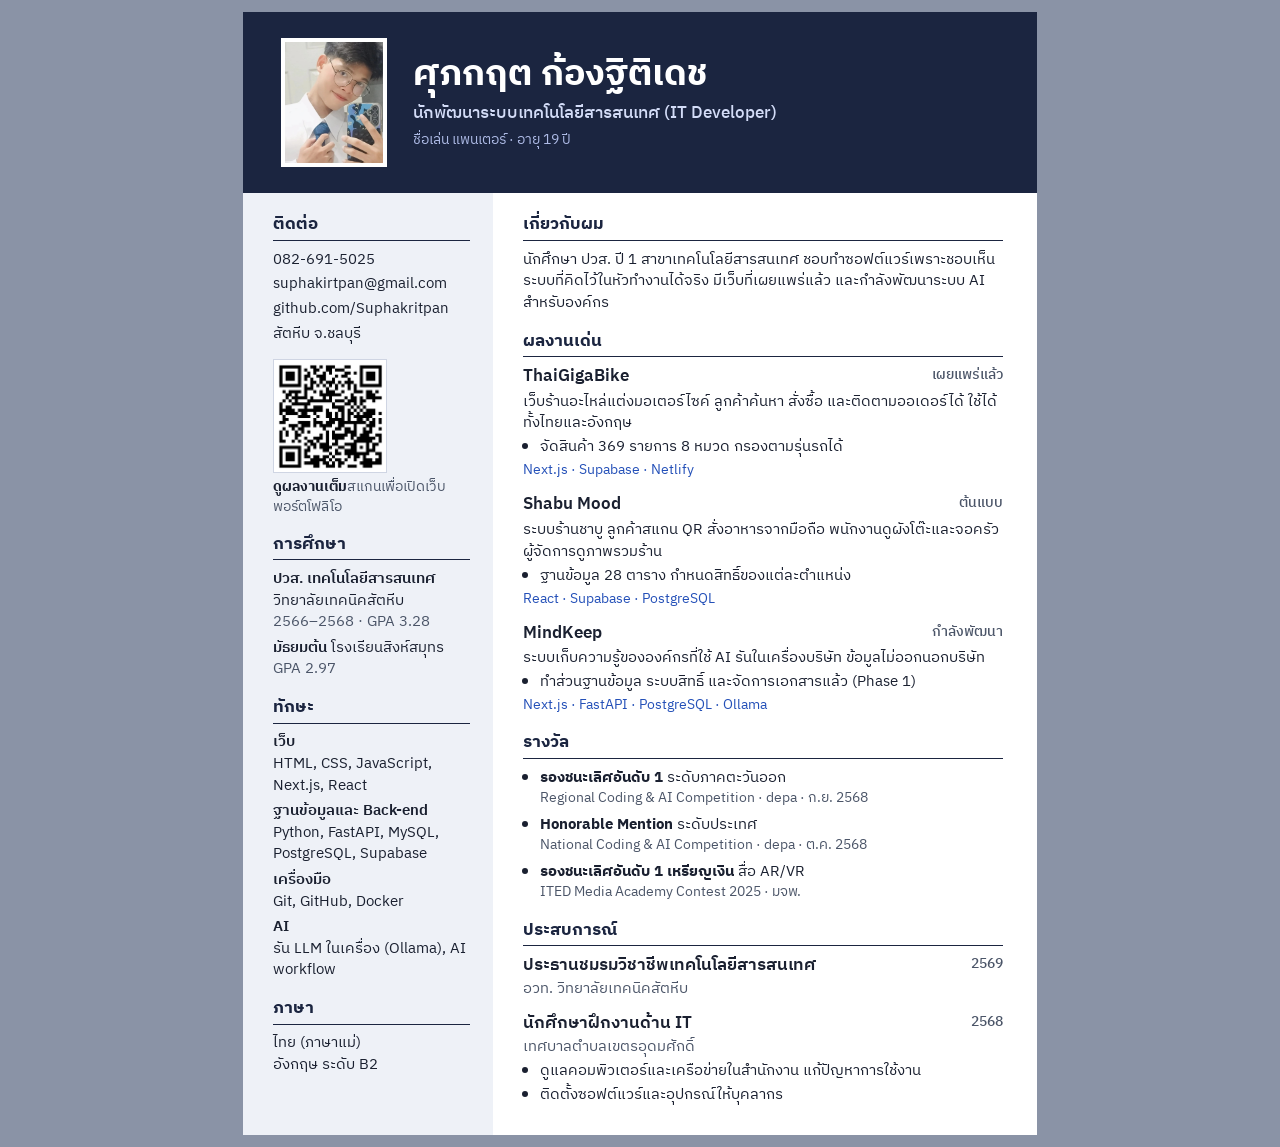
==== frontend/resume.html @ 28614a97 "Fix QR clipping, add responsive layer, mobile nav fix, narrow desktop width Co-Authored-By: Claude S" ====
<!doctype html>
<html lang="th">
<head>
<meta charset="utf-8">
<meta name="viewport" content="width=device-width,initial-scale=1">
<title>ศุภกฤต ก้องฐิติเดช · Resume</title>
<link rel="stylesheet" href="https://fonts.googleapis.com/css2?family=IBM+Plex+Sans+Thai:wght@400;500;600;700&display=swap">
<style>
:root{--navy:#1b2540;--ink:#1a2030;--mute:#4b5568;--side:#eef1f7;--accent:#2450b8}
*{box-sizing:border-box;margin:0}
@page{size:A4;margin:0}
body{background:#8a93a6;font:11.2pt/1.45 "IBM Plex Sans Thai",system-ui,sans-serif;color:var(--ink);-webkit-print-color-adjust:exact;print-color-adjust:exact}
.page{width:210mm;height:297mm;margin:12px auto;background:#fff;display:grid;grid-template-columns:66mm 1fr;grid-template-rows:auto 1fr;overflow:hidden}
header{grid-column:1/-1;background:var(--navy);color:#fff;padding:7mm 10mm;display:flex;align-items:center;gap:7mm}
header img{width:28mm;height:34mm;object-fit:cover;object-position:top;border:1.2mm solid #fff;flex:none}
header h1{font-size:27pt;line-height:1.1;font-weight:700}
header p{margin-top:1.5mm;font-size:13pt;color:#d3dcf7;font-weight:500}
header small{display:block;margin-top:1mm;font-size:10.5pt;color:#aebbe6}
aside{background:var(--side);padding:5mm 6mm 5mm 8mm}
main{padding:5mm 9mm 5mm 8mm}
h2{font-size:12.8pt;font-weight:700;color:var(--navy);border-bottom:.45mm solid var(--navy);padding-bottom:.8mm;margin:4mm 0 2mm}
aside h2:first-child,main h2:first-child{margin-top:0}
ul{padding-left:4.6mm}
li{margin:.6mm 0}
.c div{margin:.8mm 0;word-break:break-all}
.t p{margin:1mm 0}
.t b,.c b{font-weight:600}
.mute{color:var(--mute)}
.qr{display:flex;gap:3mm;align-items:center;margin-top:4mm}
.qr{flex-direction:column;align-items:flex-start;gap:1.5mm}
.qr img{width:30mm;height:30mm;flex:none;border:.3mm solid #cfd5e3;background:#fff}
.qr span{font-size:10.4pt;line-height:1.35;color:var(--mute)}
.qr b{display:inline;color:var(--ink);font-size:10.8pt}
.job{margin-bottom:3.4mm}
.job h3{font-size:12.4pt;font-weight:600;display:flex;justify-content:space-between;gap:3mm}
.job h3 span{font-weight:500;color:var(--mute);font-size:10.4pt;white-space:nowrap}
.job p{margin-top:.5mm}
.job .tech{color:var(--accent);font-size:10.4pt;margin-top:.6mm}
.aw li{margin:1.4mm 0}
.aw span{display:block;color:var(--mute);font-size:10.4pt}
@media print{html,body{height:296mm;overflow:hidden;background:#fff}.page{margin:0;height:296mm;break-after:avoid}}
@media (max-width:215mm){body{background:#fff}.page{width:100%;height:auto;display:block}header{flex-wrap:wrap}aside,main{padding:6mm 5mm}}
</style>
</head>
<body>
<div class="page">
  <header>
    <img src="media/profile.jpg" alt="ศุภกฤต ก้องฐิติเดช">
    <div>
      <h1>ศุภกฤต ก้องฐิติเดช</h1>
      <p>นักพัฒนาระบบเทคโนโลยีสารสนเทศ (IT Developer)</p>
      <small>ชื่อเล่น แพนเตอร์ · อายุ 19 ปี</small>
    </div>
  </header>

  <aside>
    <h2>ติดต่อ</h2>
    <div class="c">
      <div>082-691-5025</div>
      <div>suphakirtpan@gmail.com</div>
      <div>github.com/Suphakritpan</div>
      <div>สัตหีบ จ.ชลบุรี</div>
    </div>
    <div class="qr">
      <img src="media/resume-qr.png" alt="QR code ไปยัง suphakrit-portfolio.vercel.app">
      <span><b>ดูผลงานเต็ม</b>สแกนเพื่อเปิดเว็บพอร์ตโฟลิโอ</span>
    </div>

    <h2>การศึกษา</h2>
    <div class="t">
      <p><b>ปวส. เทคโนโลยีสารสนเทศ</b><br>วิทยาลัยเทคนิคสัตหีบ<br><span class="mute">2566–2568 · GPA 3.28</span></p>
      <p><b>มัธยมต้น</b> โรงเรียนสิงห์สมุทร<br><span class="mute">GPA 2.97</span></p>
    </div>

    <h2>ทักษะ</h2>
    <div class="t">
      <p><b>เว็บ</b><br>HTML, CSS, JavaScript, Next.js, React</p>
      <p><b>ฐานข้อมูลและ Back-end</b><br>Python, FastAPI, MySQL, PostgreSQL, Supabase</p>
      <p><b>เครื่องมือ</b><br>Git, GitHub, Docker</p>
      <p><b>AI</b><br>รัน LLM ในเครื่อง (Ollama), AI workflow</p>
    </div>

    <h2>ภาษา</h2>
    <div class="t"><p>ไทย (ภาษาแม่)<br>อังกฤษ ระดับ B2</p></div>
  </aside>

  <main>
    <h2>เกี่ยวกับผม</h2>
    <p>นักศึกษา ปวส. ปี 1 สาขาเทคโนโลยีสารสนเทศ ชอบทำซอฟต์แวร์เพราะชอบเห็นระบบที่คิดไว้ในหัวทำงานได้จริง มีเว็บที่เผยแพร่แล้ว และกำลังพัฒนาระบบ AI สำหรับองค์กร</p>

    <h2>ผลงานเด่น</h2>
    <div class="job">
      <h3>ThaiGigaBike <span>เผยแพร่แล้ว</span></h3>
      <p>เว็บร้านอะไหล่แต่งมอเตอร์ไซค์ ลูกค้าค้นหา สั่งซื้อ และติดตามออเดอร์ได้ ใช้ได้ทั้งไทยและอังกฤษ</p>
      <ul><li>จัดสินค้า 369 รายการ 8 หมวด กรองตามรุ่นรถได้</li></ul>
      <div class="tech">Next.js · Supabase · Netlify</div>
    </div>
    <div class="job">
      <h3>Shabu Mood <span>ต้นแบบ</span></h3>
      <p>ระบบร้านชาบู ลูกค้าสแกน QR สั่งอาหารจากมือถือ พนักงานดูผังโต๊ะและจอครัว ผู้จัดการดูภาพรวมร้าน</p>
      <ul><li>ฐานข้อมูล 28 ตาราง กำหนดสิทธิ์ของแต่ละตำแหน่ง</li></ul>
      <div class="tech">React · Supabase · PostgreSQL</div>
    </div>
    <div class="job">
      <h3>MindKeep <span>กำลังพัฒนา</span></h3>
      <p>ระบบเก็บความรู้ขององค์กรที่ใช้ AI รันในเครื่องบริษัท ข้อมูลไม่ออกนอกบริษัท</p>
      <ul><li>ทำส่วนฐานข้อมูล ระบบสิทธิ์ และจัดการเอกสารแล้ว (Phase 1)</li></ul>
      <div class="tech">Next.js · FastAPI · PostgreSQL · Ollama</div>
    </div>

    <h2>รางวัล</h2>
    <ul class="aw">
      <li><b>รองชนะเลิศอันดับ 1</b> ระดับภาคตะวันออก<span>Regional Coding &amp; AI Competition · depa · ก.ย. 2568</span></li>
      <li><b>Honorable Mention</b> ระดับประเทศ<span>National Coding &amp; AI Competition · depa · ต.ค. 2568</span></li>
      <li><b>รองชนะเลิศอันดับ 1 เหรียญเงิน</b> สื่อ AR/VR<span>ITED Media Academy Contest 2025 · มจพ.</span></li>
    </ul>

    <h2>ประสบการณ์</h2>
    <div class="job">
      <h3>ประธานชมรมวิชาชีพเทคโนโลยีสารสนเทศ <span>2569</span></h3>
      <div class="mute">อวท. วิทยาลัยเทคนิคสัตหีบ</div>
    </div>
    <div class="job">
      <h3>นักศึกษาฝึกงานด้าน IT <span>2568</span></h3>
      <div class="mute">เทศบาลตำบลเขตรอุดมศักดิ์</div>
      <ul>
        <li>ดูแลคอมพิวเตอร์และเครือข่ายในสำนักงาน แก้ปัญหาการใช้งาน</li>
        <li>ติดตั้งซอฟต์แวร์และอุปกรณ์ให้บุคลากร</li>
      </ul>
    </div>
  </main>
</div>
</body>
</html>
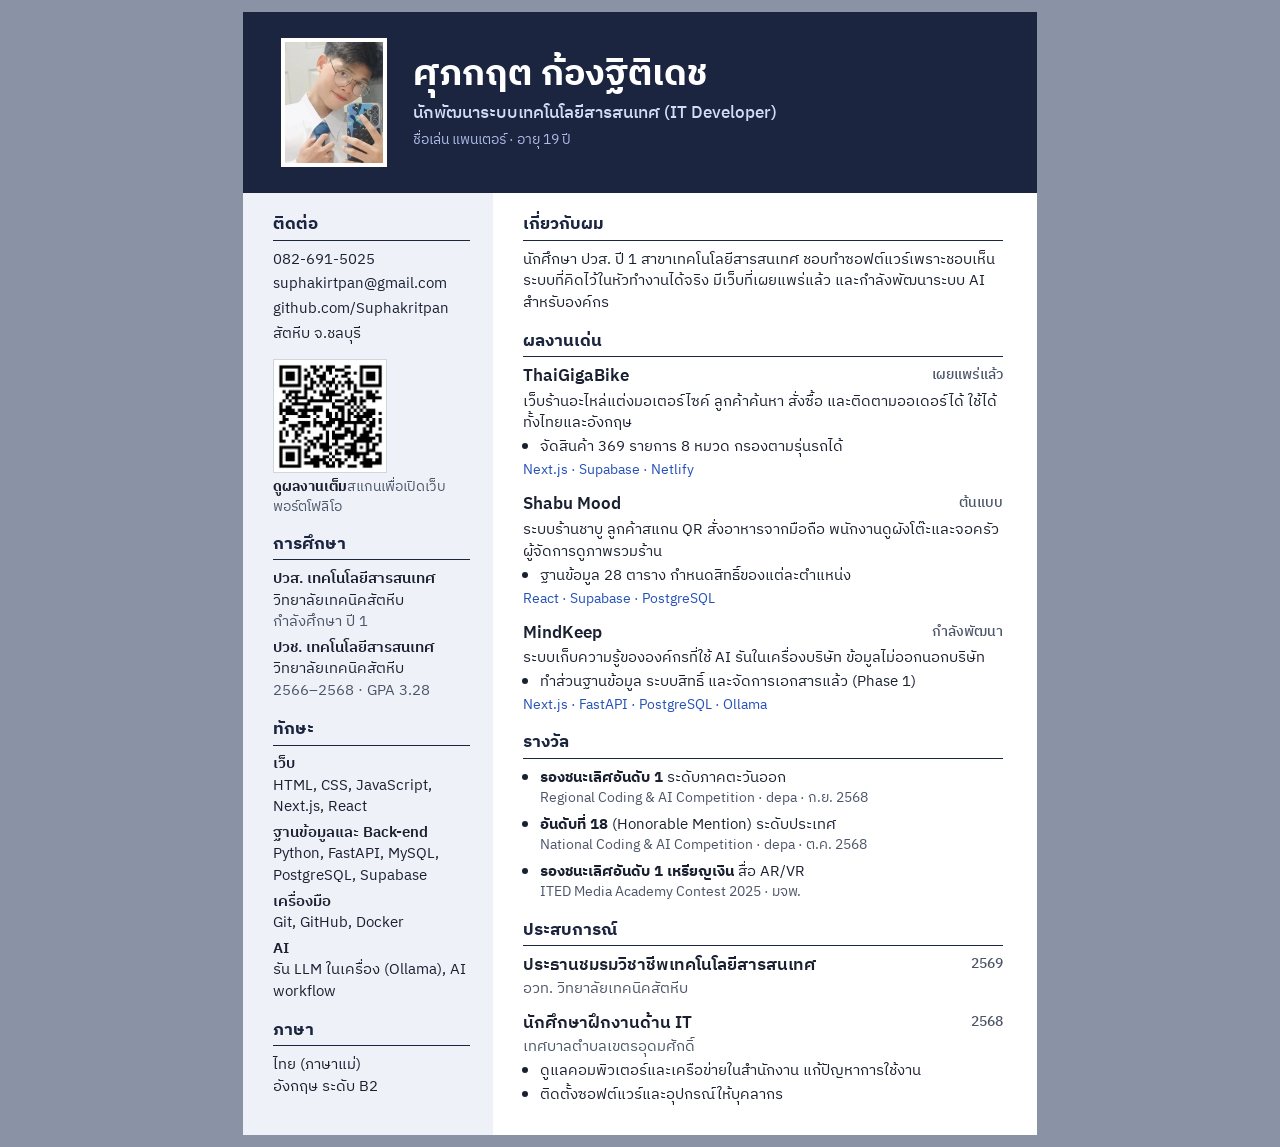
==== commit ab696dd8: "Enlarge profile photo in title block Co-Authored-By: Claude Sonnet 5.5 <noreply@anthropic.com>" ====
--- a/frontend/resume.html
+++ b/frontend/resume.html
@@ -68,9 +68,8 @@
 
     <h2>การศึกษา</h2>
     <div class="t">
-      <p><b>ปวส. เทคโนโลยีสารสนเทศ</b><br>วิทยาลัยเทคนิคสัตหีบ<br><span class="mute">2566–2568 · GPA 3.28</span></p>
-      <p><b>มัธยมต้น</b> โรงเรียนสิงห์สมุทร<br><span class="mute">GPA 2.97</span></p>
-    </div>
+      <p><b>ปวส. เทคโนโลยีสารสนเทศ</b><br>วิทยาลัยเทคนิคสัตหีบ<br><span class="mute">กำลังศึกษา ปี 1</span></p>
+      <p><b>ปวช. เทคโนโลยีสารสนเทศ</b><br>วิทยาลัยเทคนิคสัตหีบ<br><span class="mute">2566–2568 · GPA 3.28</span></p>    </div>
 
     <h2>ทักษะ</h2>
     <div class="t">
@@ -111,7 +110,7 @@
     <h2>รางวัล</h2>
     <ul class="aw">
       <li><b>รองชนะเลิศอันดับ 1</b> ระดับภาคตะวันออก<span>Regional Coding &amp; AI Competition · depa · ก.ย. 2568</span></li>
-      <li><b>Honorable Mention</b> ระดับประเทศ<span>National Coding &amp; AI Competition · depa · ต.ค. 2568</span></li>
+      <li><b>อันดับที่ 18</b> (Honorable Mention) ระดับประเทศ<span>National Coding &amp; AI Competition · depa · ต.ค. 2568</span></li>
       <li><b>รองชนะเลิศอันดับ 1 เหรียญเงิน</b> สื่อ AR/VR<span>ITED Media Academy Contest 2025 · มจพ.</span></li>
     </ul>
 
